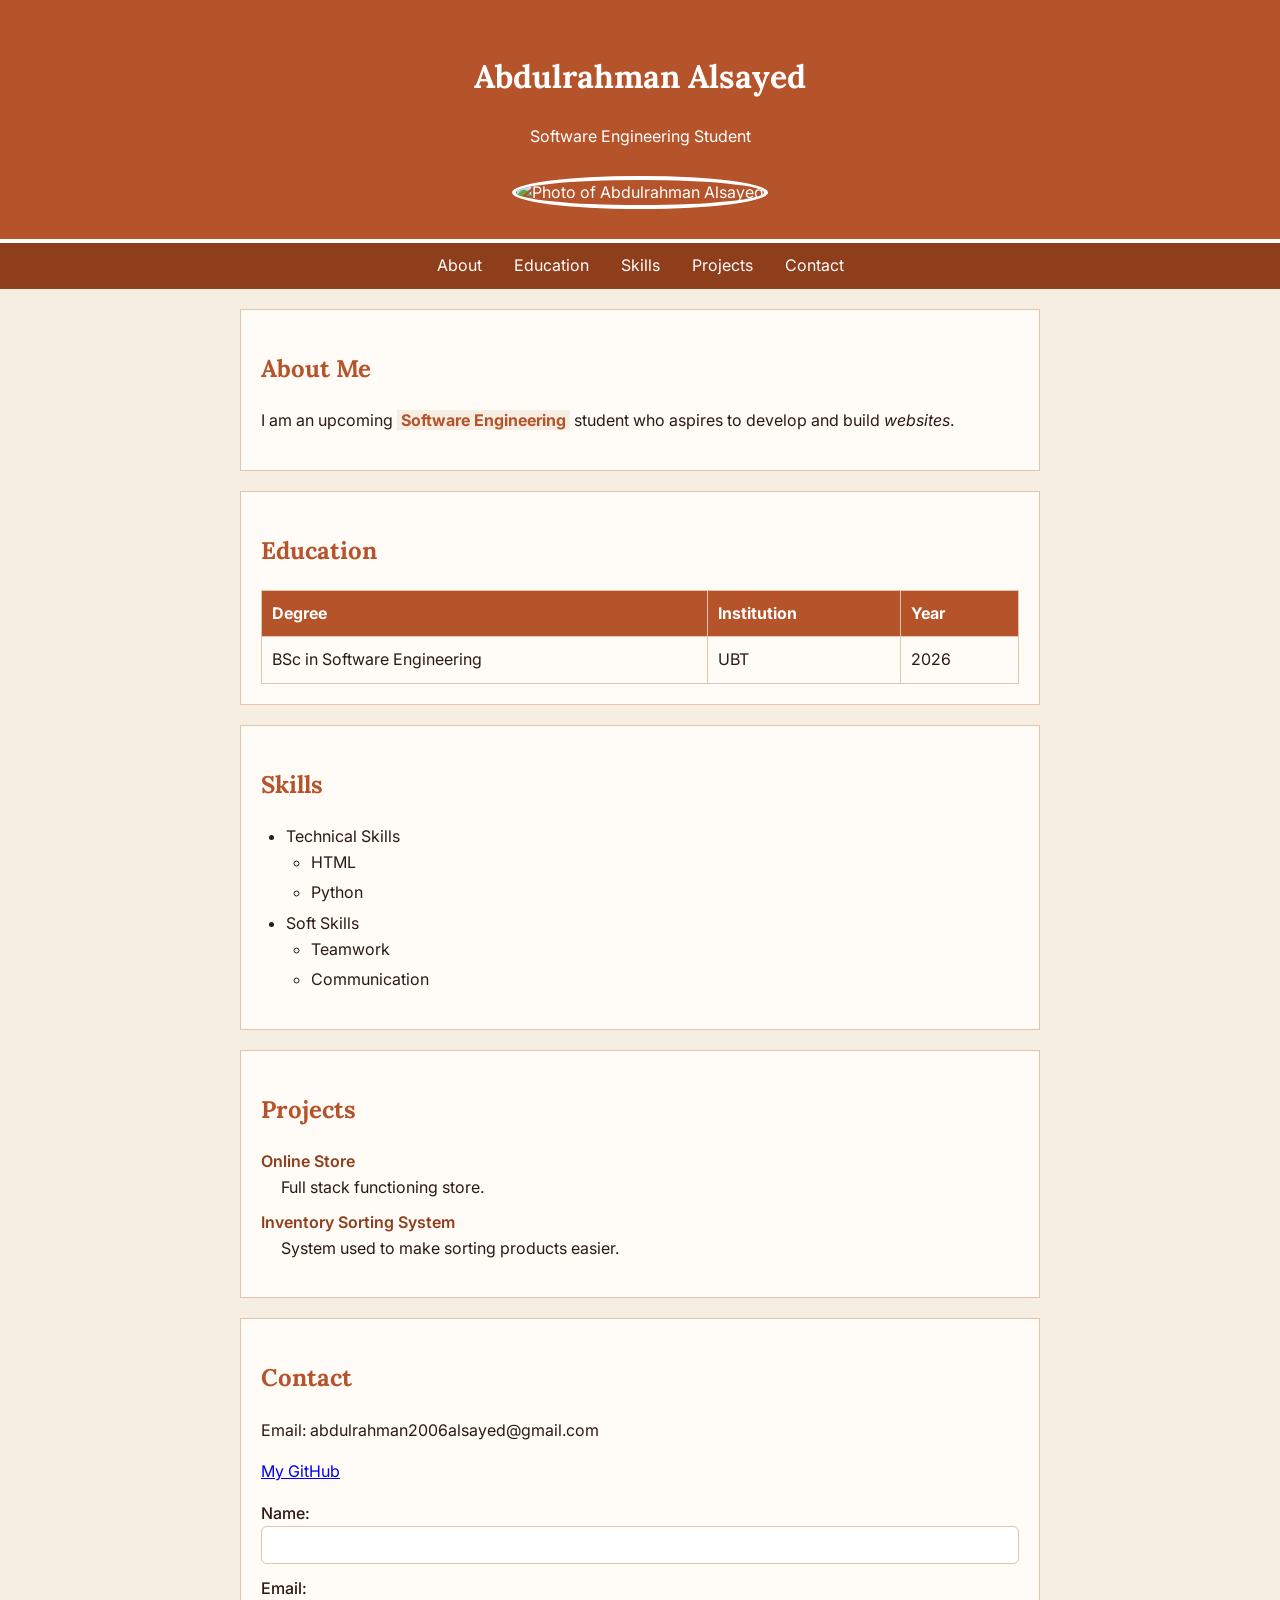
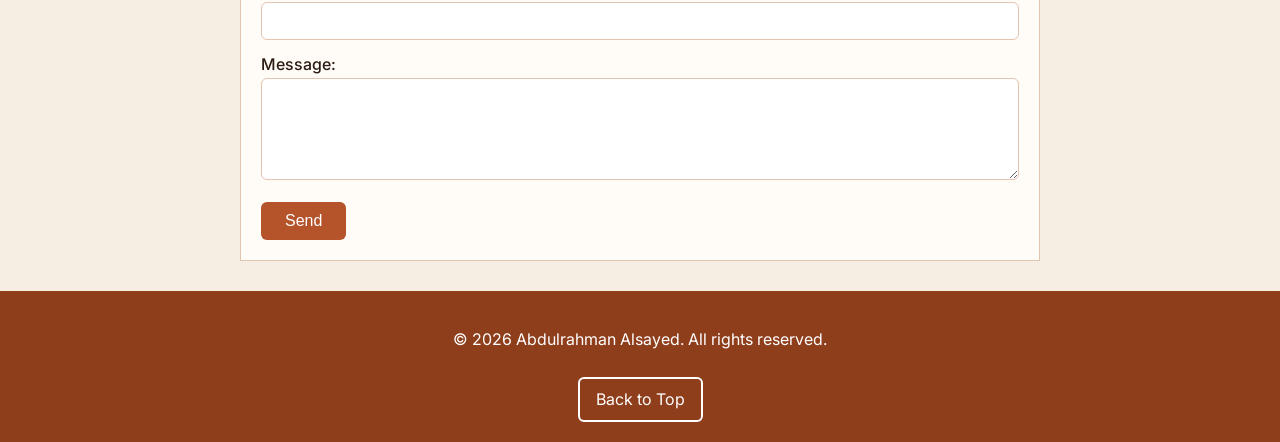
==== index.html @ 87cba052 "Add files via upload" ====
<!DOCTYPE html>
<html lang="en">
<head>
    <meta charset="UTF-8">
    <title>Abdulrahman Alsayed - CV</title>
    <meta name="description" content="Online CV of a software engineering student.">
    <meta name="author" content="Abdulrahman Alsayed">
    <meta name="viewport" content="width=device-width, initial-scale=1">
    <link rel="stylesheet" href="style.css">
</head>
<body>

    <!-- Header -->
    <header>
        <h1 id="top">Abdulrahman Alsayed</h1>
        <p>Software Engineering Student</p>
        <img src="images/photo.jpg" alt="Photo of Abdulrahman Alsayed">
    </header>

    <!-- Navigation -->
    <nav>
        <a href="#about">About</a>
        <a href="#education">Education</a>
        <a href="#skills">Skills</a>
        <a href="#projects">Projects</a>
        <a href="#contact">Contact</a>
    </nav>

    <main>

        <!-- About -->
        <section id="about">
            <h2>About Me</h2>
            <p>I am an upcoming <strong class="highlight">Software Engineering</strong> student who aspires to develop and build <em>websites</em>.</p>
        </section>

        <!-- Education -->
        <section id="education">
            <h2>Education</h2>
            <table>
                <tr>
                    <th>Degree</th>
                    <th>Institution</th>
                    <th>Year</th>
                </tr>
                <tr>
                    <td>BSc in Software Engineering</td>
                    <td>UBT</td>
                    <td>2026</td>
                </tr>
            </table>
        </section>

        <!-- Skills -->
        <section id="skills">
            <h2>Skills</h2>
            <ul>
                <li>Technical Skills
                    <ul>
                        <li>HTML</li>
                        <li>Python</li>
                    </ul>
                </li>
                <li>Soft Skills
                    <ul>
                        <li>Teamwork</li>
                        <li>Communication</li>
                    </ul>
                </li>
            </ul>
        </section>

        <!-- Projects -->
        <section id="projects">
            <h2>Projects</h2>
            <dl>
                <dt>Online Store</dt>
                <dd>Full stack functioning store.</dd>

                <dt>Inventory Sorting System</dt>
                <dd>System used to make sorting products easier.</dd>
            </dl>
        </section>

        <!-- Contact -->
        <section id="contact">
            <h2>Contact</h2>
            <p>Email: abdulrahman2006alsayed@gmail.com</p>
            <p><a href="https://github.com/alsayedlockedin" target="_blank" rel="noopener noreferrer">My GitHub</a></p>

            <form>
                <label for="name">Name:</label>
                <input type="text" id="name" name="name">

                <label for="email">Email:</label>
                <input type="email" id="email" name="email">

                <label for="message">Message:</label>
                <textarea id="message" name="message" rows="5"></textarea>

                <button type="submit">Send</button>
            </form>
        </section>

    </main>

    <!-- Footer -->
    <footer>
        <p>&copy; 2026 Abdulrahman Alsayed. All rights reserved.</p>
        <a href="#top">Back to Top</a>
    </footer>

</body>
</html>
---- style.css ----
@import url('https://fonts.googleapis.com/css2?family=Lora:wght@400;600&family=Inter:wght@400;500&display=swap');

/* ===== Page ===== */
html {
    scroll-behavior: smooth;
}

body {
    margin: 0;
    font-family: 'Inter', Arial, sans-serif;
    background-color: #F6EDE3;
    color: #2B1B12;
    line-height: 1.6;
}

h1, h2 {
    font-family: 'Lora', Georgia, serif;
}

/* ===== Header ===== */
header {
    background-color: #B5532A;
    color: white;
    text-align: center;
    padding: 30px 20px;
    border-bottom: 4px solid white;
}

/* ===== Profile Image ===== */
header img {
    width: 150px;
    height: 150px;
    border-radius: 50%;
    object-fit: cover;
    border: 4px solid white;
    margin-top: 10px;
}

/* ===== Navigation ===== */
nav {
    background-color: #8F3E1C;
    text-align: center;
    padding: 10px;
}

nav a {
    color: white;
    text-decoration: none;
    padding: 8px 14px;
    border-radius: 6px;
    transition: background-color 0.3s;
}

nav a:hover {
    background-color: #B5532A;
}

/* ===== Main Content ===== */
main {
    max-width: 800px;
    margin: 0 auto;
}

/* ===== Sections ===== */
section {
    padding: 20px;
    border: 1px solid #E3C4AE;
    margin: 20px 0;
    background-color: #FFFBF7;
    scroll-margin-top: 15vh;
}

section h2 {
    color: #B5532A;
}

/* ===== Classes ===== */
.highlight {
    color: #B5532A;
    background-color: #F6EDE3;
    padding: 0 4px;
}

/* ===== Table ===== */
table {
    width: 100%;
    border-collapse: collapse;
}

th, td {
    border: 1px solid #E3C4AE;
    padding: 10px;
    text-align: left;
}

th {
    background-color: #B5532A;
    color: white;
}

/* ===== Lists ===== */
ul {
    padding-left: 25px;
}

li {
    margin-bottom: 5px;
}

dt {
    font-weight: 600;
    color: #8F3E1C;
    margin-top: 10px;
}

dd {
    margin-left: 20px;
}

/* ===== Form ===== */
form label {
    display: block;
    margin-top: 12px;
    font-weight: 500;
}

form input,
form textarea {
    width: 100%;
    padding: 10px;
    border: 1px solid #E3C4AE;
    border-radius: 6px;
    font-family: 'Inter', Arial, sans-serif;
    box-sizing: border-box;
}

form button {
    margin-top: 15px;
    padding: 10px 24px;
    background-color: #B5532A;
    color: white;
    border: none;
    border-radius: 6px;
    font-size: 16px;
    cursor: pointer;
    transition: background-color 0.3s;
}

form button:hover {
    background-color: #8F3E1C;
}

/* ===== Footer ===== */
footer {
    background-color: #8F3E1C;
    color: white;
    text-align: center;
    padding: 20px;
    margin-top: 30px;
}

footer a {
    color: white;
    display: inline-block;
    margin-top: 8px;
    padding: 8px 16px;
    border: 2px solid white;
    border-radius: 6px;
    text-decoration: none;
    transition: background-color 0.3s;
}

footer a:hover {
    background-color: #B5532A;
}
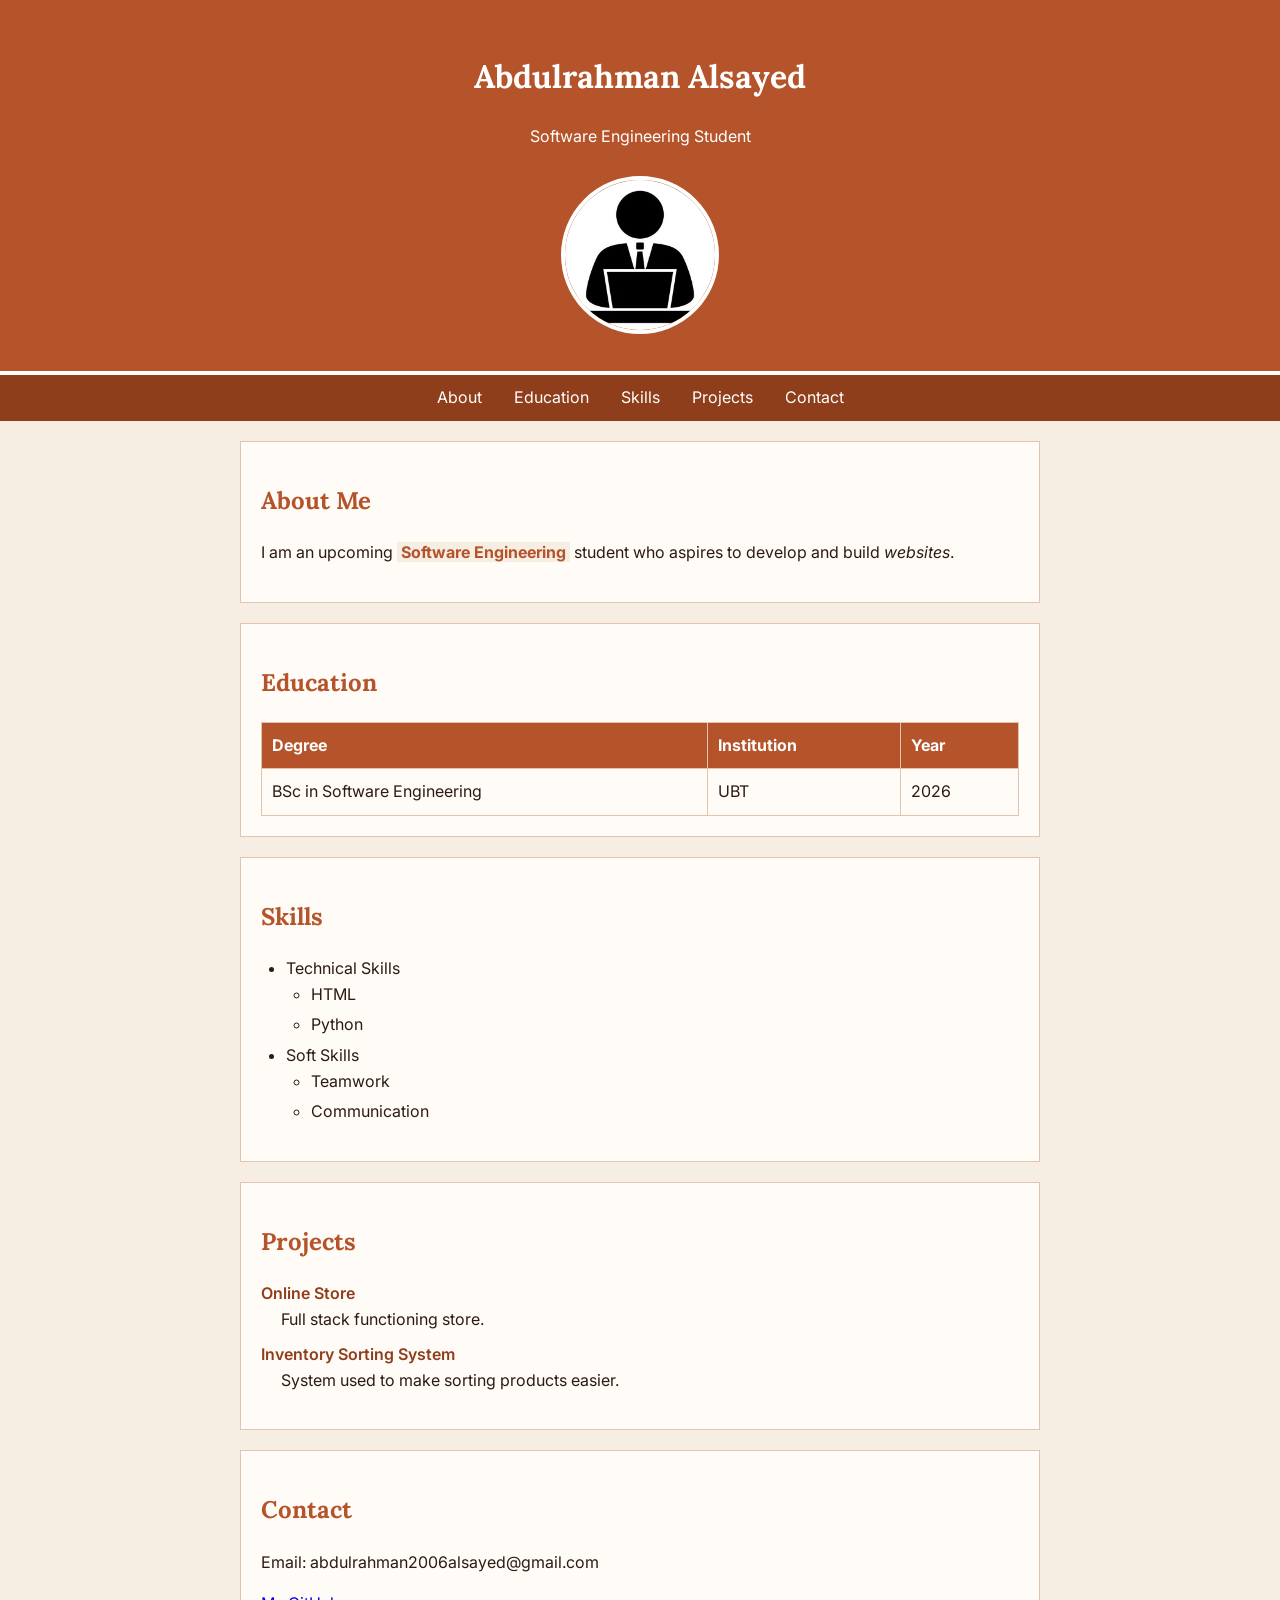
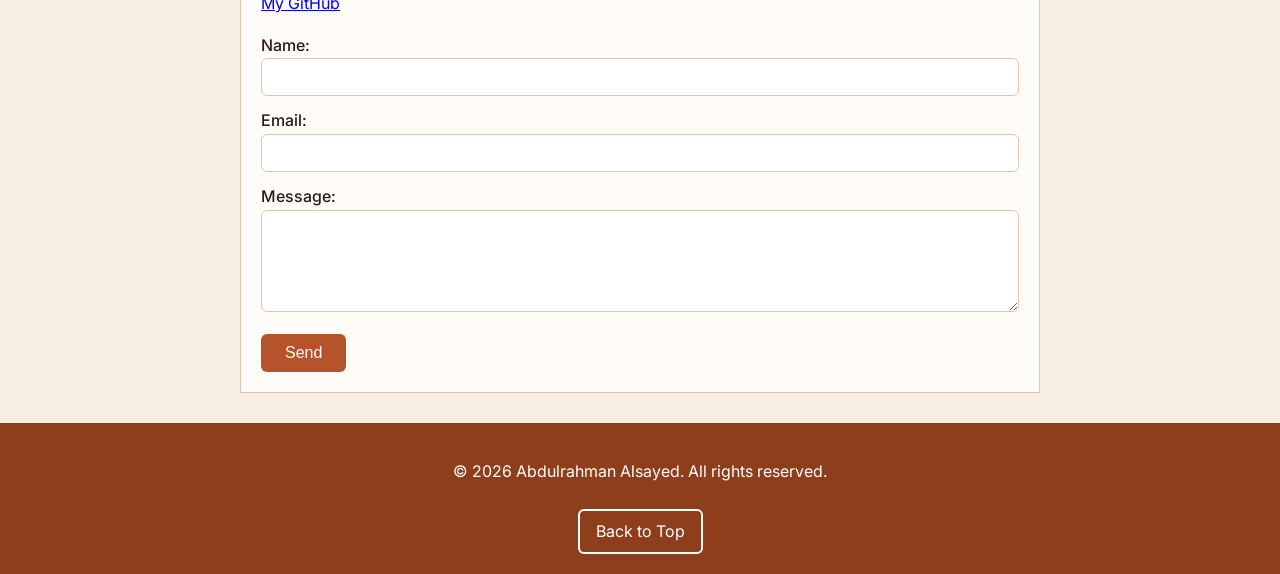
==== commit a476ba0e: "Add files via upload" ====
--- a/index.html
+++ b/index.html
@@ -14,7 +14,7 @@
     <header>
         <h1 id="top">Abdulrahman Alsayed</h1>
         <p>Software Engineering Student</p>
-        <img src="images/photo.jpg" alt="Photo of Abdulrahman Alsayed">
+         <img src="photo.jpg" alt="Photo of Abdulrahman Alsayed">
     </header>
 
     <!-- Navigation -->
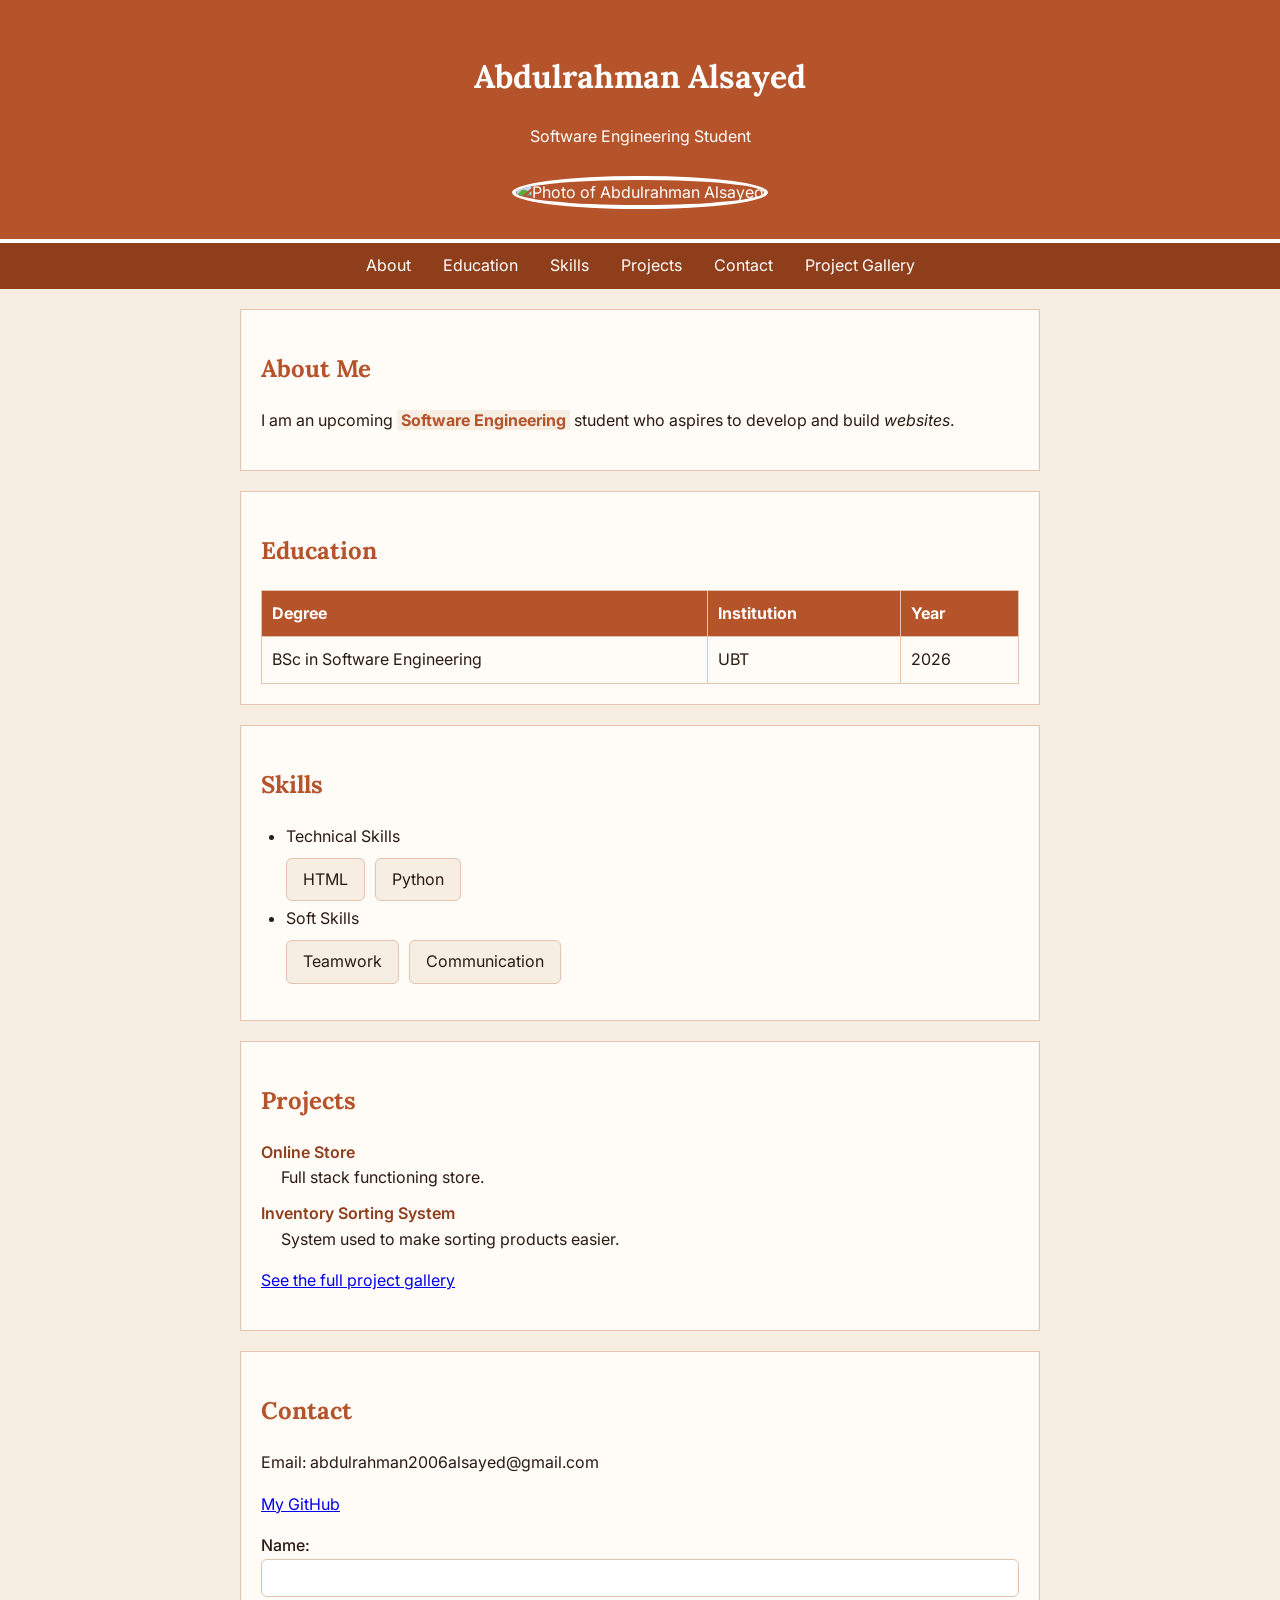
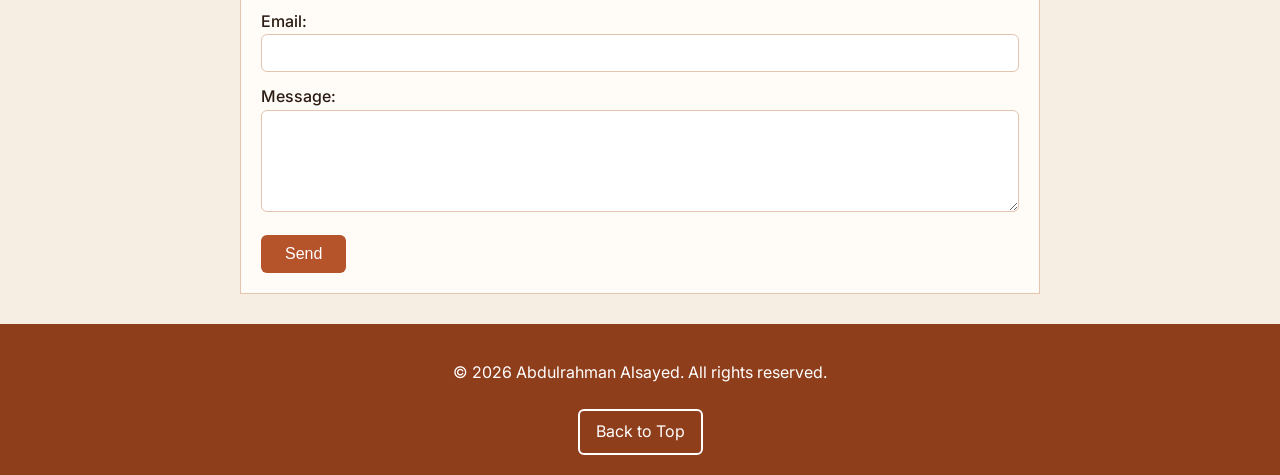
==== commit 2095c20e: "Add files via upload" ====
--- a/index.html
+++ b/index.html
@@ -6,6 +6,7 @@
     <meta name="description" content="Online CV of a software engineering student.">
     <meta name="author" content="Abdulrahman Alsayed">
     <meta name="viewport" content="width=device-width, initial-scale=1">
+    <link rel="icon" href="data:image/svg+xml,%3Csvg%20xmlns='http://www.w3.org/2000/svg'%20viewBox='0%200%20100%20100'%3E%3Ctext%20y='.9em'%20font-size='90'%3E🎾%3C/text%3E%3C/svg%3E">
     <link rel="stylesheet" href="style.css">
 </head>
 <body>
@@ -14,7 +15,7 @@
     <header>
         <h1 id="top">Abdulrahman Alsayed</h1>
         <p>Software Engineering Student</p>
-         <img src="photo.jpg" alt="Photo of Abdulrahman Alsayed">
+        <img src="images/photo.jpg" alt="Photo of Abdulrahman Alsayed">
     </header>
 
     <!-- Navigation -->
@@ -24,6 +25,7 @@
         <a href="#skills">Skills</a>
         <a href="#projects">Projects</a>
         <a href="#contact">Contact</a>
+        <a href="projects.html">Project Gallery</a>
     </nav>
 
     <main>
@@ -80,6 +82,7 @@
                 <dt>Inventory Sorting System</dt>
                 <dd>System used to make sorting products easier.</dd>
             </dl>
+            <p><a href="projects.html">See the full project gallery</a></p>
         </section>
 
         <!-- Contact -->
--- a/style.css
+++ b/style.css
@@ -13,7 +13,7 @@
     line-height: 1.6;
 }
 
-h1, h2 {
+h1, h2, h3 {
     font-family: 'Lora', Georgia, serif;
 }
 
@@ -117,6 +117,48 @@
     margin-left: 20px;
 }
 
+/* ===== Skills (Flexbox) ===== */
+#skills ul ul {
+    display: flex;
+    flex-wrap: wrap;
+    gap: 10px;
+    list-style: none;
+    padding-left: 0;
+    margin-top: 8px;
+}
+
+#skills ul ul li {
+    background-color: #F6EDE3;
+    border: 1px solid #E3C4AE;
+    border-radius: 6px;
+    padding: 8px 16px;
+    margin-bottom: 0;
+}
+
+/* ===== Project Cards (CSS Grid) ===== */
+.project-grid {
+    display: grid;
+    grid-template-columns: repeat(auto-fit, minmax(220px, 1fr));
+    gap: 20px;
+}
+
+.card {
+    background-color: #F6EDE3;
+    border: 1px solid #E3C4AE;
+    border-radius: 8px;
+    padding: 16px;
+    transition: transform 0.3s;
+}
+
+.card:hover {
+    transform: translateY(-4px);
+}
+
+.card h3 {
+    color: #B5532A;
+    margin-top: 0;
+}
+
 /* ===== Form ===== */
 form label {
     display: block;
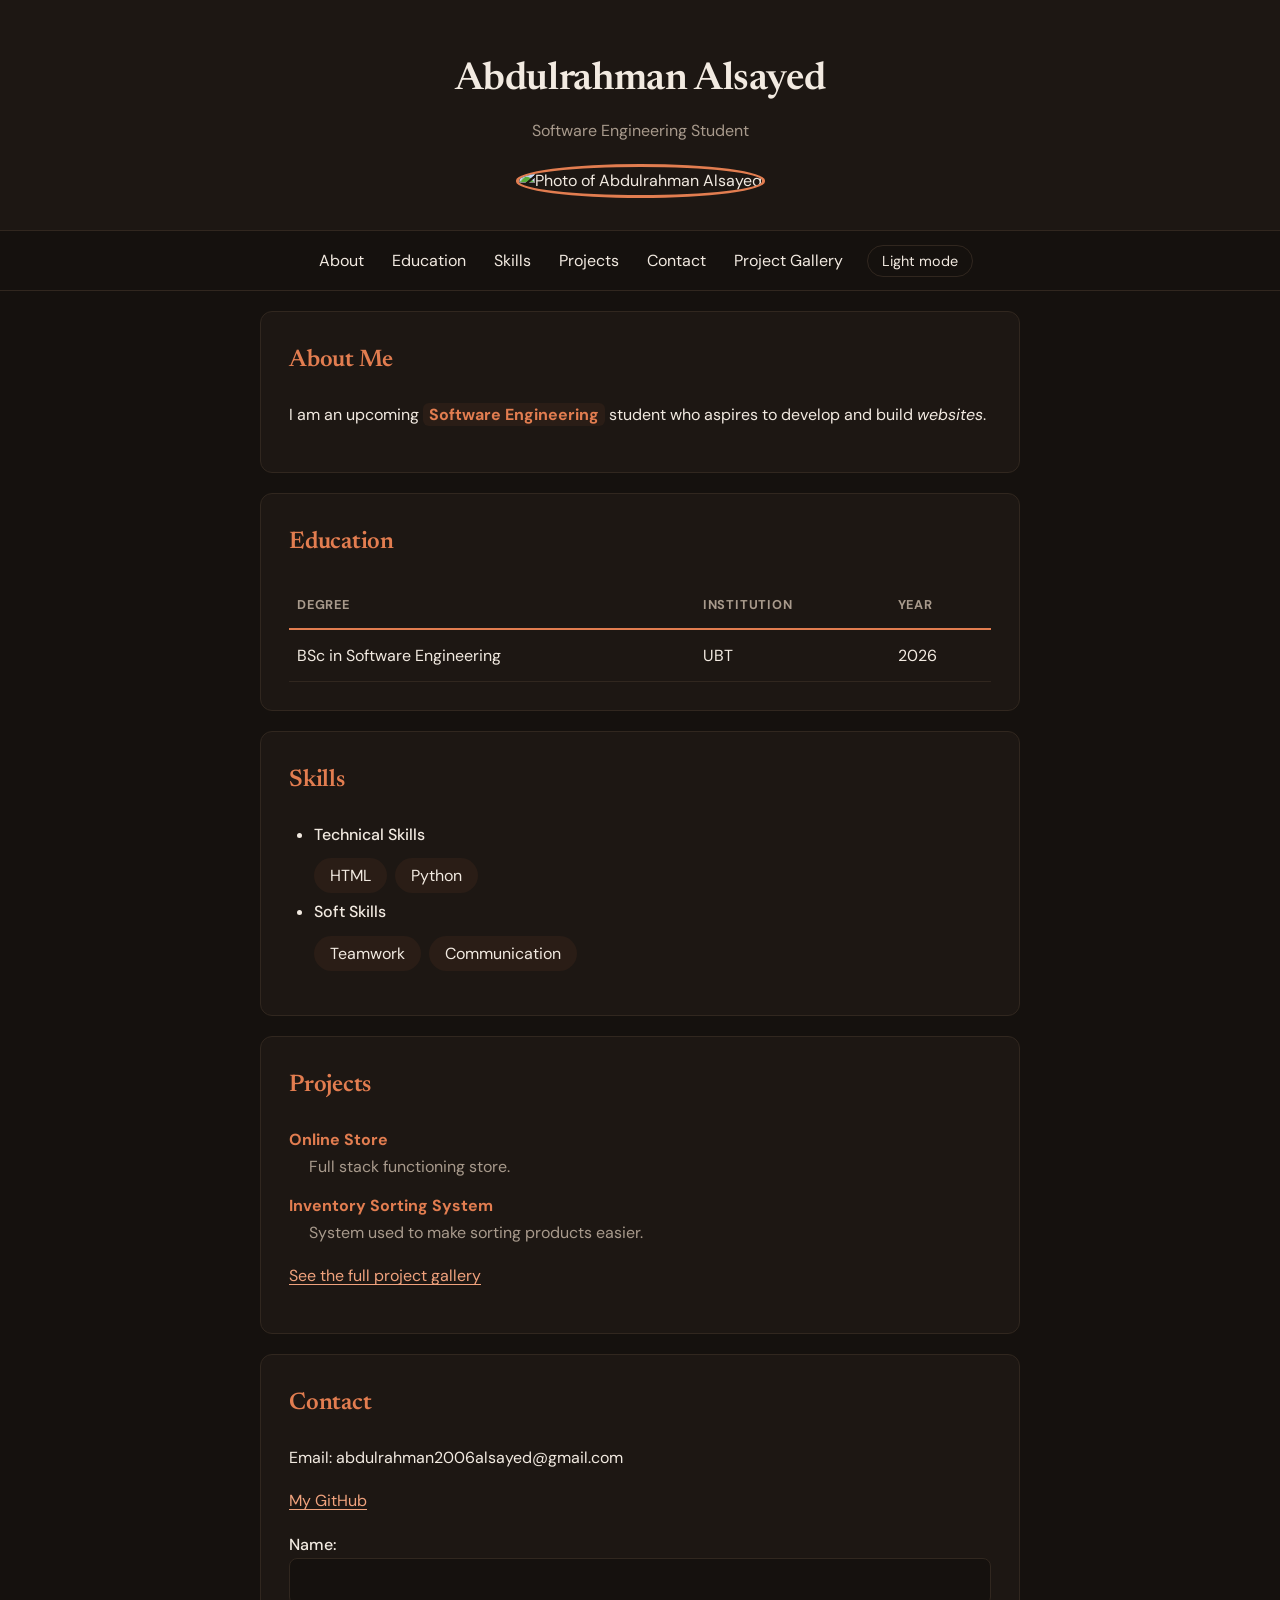
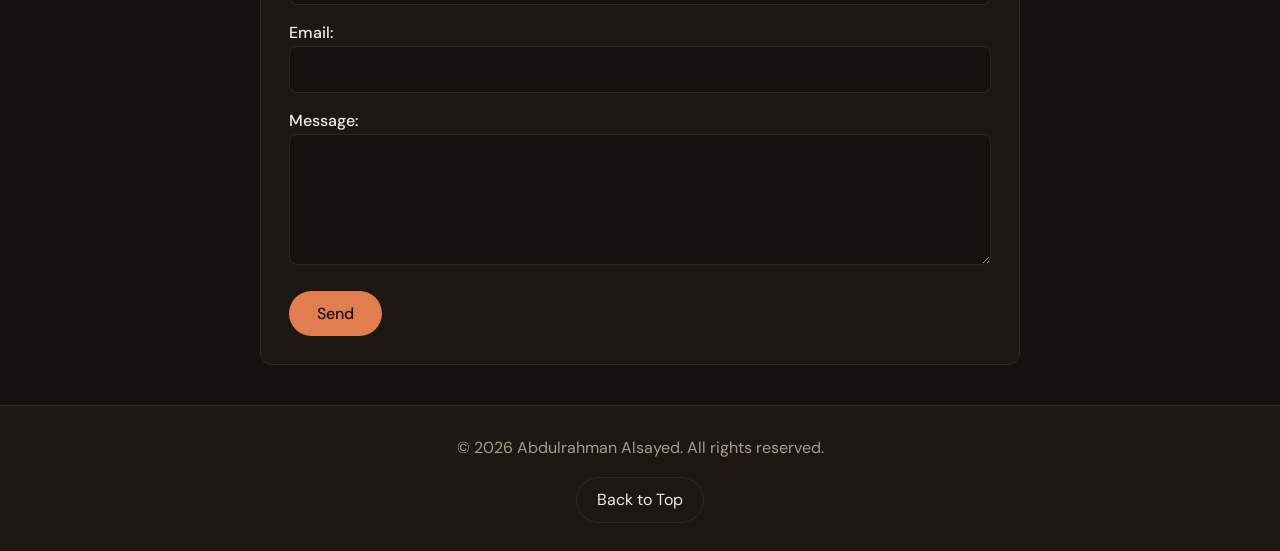
==== commit 567ad2e8: "Add files via upload" ====
--- a/index.html
+++ b/index.html
@@ -7,7 +7,11 @@
     <meta name="author" content="Abdulrahman Alsayed">
     <meta name="viewport" content="width=device-width, initial-scale=1">
     <link rel="icon" href="data:image/svg+xml,%3Csvg%20xmlns='http://www.w3.org/2000/svg'%20viewBox='0%200%20100%20100'%3E%3Ctext%20y='.9em'%20font-size='90'%3E🎾%3C/text%3E%3C/svg%3E">
+    <link rel="preconnect" href="https://fonts.googleapis.com">
+    <link rel="preconnect" href="https://fonts.gstatic.com" crossorigin>
+    <link href="https://fonts.googleapis.com/css2?family=DM+Sans:wght@400;500;700&amp;family=Newsreader:wght@500;600&amp;display=swap" rel="stylesheet">
     <link rel="stylesheet" href="style.css">
+    <script src="script.js"></script>
 </head>
 <body>
 
@@ -26,6 +30,7 @@
         <a href="#projects">Projects</a>
         <a href="#contact">Contact</a>
         <a href="projects.html">Project Gallery</a>
+      <button type="button" id="theme-toggle" class="theme-button" aria-label="Switch between dark and light theme">Light mode</button>
     </nav>
 
     <main>
--- a/style.css
+++ b/style.css
@@ -1,4 +1,30 @@
-@import url('https://fonts.googleapis.com/css2?family=Lora:wght@400;600&family=Inter:wght@400;500&display=swap');
+/* ===== Theme Colors (dark is the default) ===== */
+:root {
+    color-scheme: dark;
+    --bg: #15110E;
+    --surface: #1D1713;
+    --text: #F2EAE1;
+    --muted: #A89A8C;
+    --clay: #E27D50;
+    --clay-dark: #F0A27D;
+    --clay-soft: #2A1D16;
+    --on-clay: #1A0F0A;
+    --line: #31271F;
+}
+
+/* ===== Theme Colors (light overrides) ===== */
+:root[data-theme="light"] {
+    color-scheme: light;
+    --bg: #FBF8F3;
+    --surface: #FFFFFF;
+    --text: #2B1B12;
+    --muted: #7A6558;
+    --clay: #B5532A;
+    --clay-dark: #8F3E1C;
+    --clay-soft: #F7E6DA;
+    --on-clay: #FFFFFF;
+    --line: #E9DDD0;
+}
 
 /* ===== Page ===== */
 html {
@@ -7,78 +33,129 @@
 
 body {
     margin: 0;
-    font-family: 'Inter', Arial, sans-serif;
-    background-color: #F6EDE3;
-    color: #2B1B12;
-    line-height: 1.6;
+    font-family: 'DM Sans', Arial, sans-serif;
+    background-color: var(--bg);
+    color: var(--text);
+    line-height: 1.7;
+    transition: background-color 0.3s, color 0.3s;
 }
 
 h1, h2, h3 {
-    font-family: 'Lora', Georgia, serif;
+    font-family: 'Newsreader', Georgia, serif;
+    font-weight: 600;
+    letter-spacing: -0.01em;
+}
+
+a {
+    color: var(--clay-dark);
+    text-underline-offset: 3px;
 }
 
 /* ===== Header ===== */
 header {
-    background-color: #B5532A;
-    color: white;
+    background-color: var(--surface);
+    color: var(--text);
     text-align: center;
-    padding: 30px 20px;
-    border-bottom: 4px solid white;
+    padding: 48px 20px 32px;
+    border-bottom: 1px solid var(--line);
+    transition: background-color 0.3s;
+}
+
+header h1 {
+    font-size: 2.4rem;
+    margin: 0 0 4px;
+}
+
+header p {
+    margin: 0;
+    color: var(--muted);
 }
 
 /* ===== Profile Image ===== */
 header img {
-    width: 150px;
-    height: 150px;
+    width: 120px;
+    height: 120px;
     border-radius: 50%;
     object-fit: cover;
-    border: 4px solid white;
-    margin-top: 10px;
+    border: 3px solid var(--clay);
+    margin-top: 20px;
 }
 
 /* ===== Navigation ===== */
 nav {
-    background-color: #8F3E1C;
+    position: sticky;
+    top: 0;
+    z-index: 10;
+    background-color: var(--bg);
     text-align: center;
     padding: 10px;
+    border-bottom: 1px solid var(--line);
+    transition: background-color 0.3s;
 }
 
 nav a {
-    color: white;
+    display: inline-block;
+    color: var(--text);
     text-decoration: none;
-    padding: 8px 14px;
+    padding: 6px 12px;
     border-radius: 6px;
-    transition: background-color 0.3s;
+    transition: background-color 0.3s, color 0.3s;
 }
 
 nav a:hover {
-    background-color: #B5532A;
+    background-color: var(--clay-soft);
+    color: var(--clay);
+}
+
+/* ===== Theme Toggle Button ===== */
+.theme-button {
+    margin-left: 8px;
+    padding: 6px 14px;
+    background-color: transparent;
+    color: var(--text);
+    border: 1px solid var(--line);
+    border-radius: 999px;
+    font-family: 'DM Sans', Arial, sans-serif;
+    font-size: 0.9rem;
+    cursor: pointer;
+    transition: border-color 0.3s, color 0.3s;
+}
+
+.theme-button:hover {
+    border-color: var(--clay);
+    color: var(--clay);
 }
 
 /* ===== Main Content ===== */
 main {
-    max-width: 800px;
+    max-width: 760px;
     margin: 0 auto;
+    padding: 0 16px;
 }
 
 /* ===== Sections ===== */
 section {
-    padding: 20px;
-    border: 1px solid #E3C4AE;
+    padding: 28px;
+    border: 1px solid var(--line);
+    border-radius: 12px;
     margin: 20px 0;
-    background-color: #FFFBF7;
-    scroll-margin-top: 15vh;
+    background-color: var(--surface);
+    scroll-margin-top: 70px;
+    transition: background-color 0.3s, border-color 0.3s;
 }
 
 section h2 {
-    color: #B5532A;
+    color: var(--clay);
+    font-size: 1.5rem;
+    margin-top: 0;
 }
 
 /* ===== Classes ===== */
 .highlight {
-    color: #B5532A;
-    background-color: #F6EDE3;
-    padding: 0 4px;
+    color: var(--clay);
+    background-color: var(--clay-soft);
+    padding: 1px 6px;
+    border-radius: 6px;
 }
 
 /* ===== Table ===== */
@@ -88,14 +165,17 @@
 }
 
 th, td {
-    border: 1px solid #E3C4AE;
-    padding: 10px;
+    padding: 12px 8px;
     text-align: left;
+    border-bottom: 1px solid var(--line);
 }
 
 th {
-    background-color: #B5532A;
-    color: white;
+    font-size: 0.8rem;
+    text-transform: uppercase;
+    letter-spacing: 0.06em;
+    color: var(--muted);
+    border-bottom: 2px solid var(--clay);
 }
 
 /* ===== Lists ===== */
@@ -108,110 +188,154 @@
 }
 
 dt {
-    font-weight: 600;
-    color: #8F3E1C;
-    margin-top: 10px;
+    font-weight: 700;
+    color: var(--clay);
+    margin-top: 12px;
 }
 
 dd {
     margin-left: 20px;
+    color: var(--muted);
 }
 
 /* ===== Skills (Flexbox) ===== */
+#skills > ul > li {
+    font-weight: 500;
+}
+
 #skills ul ul {
     display: flex;
     flex-wrap: wrap;
-    gap: 10px;
+    gap: 8px;
     list-style: none;
     padding-left: 0;
-    margin-top: 8px;
+    margin-top: 10px;
 }
 
 #skills ul ul li {
-    background-color: #F6EDE3;
-    border: 1px solid #E3C4AE;
-    border-radius: 6px;
-    padding: 8px 16px;
+    background-color: var(--clay-soft);
+    border-radius: 999px;
+    padding: 4px 16px;
     margin-bottom: 0;
+    font-weight: 400;
 }
 
 /* ===== Project Cards (CSS Grid) ===== */
 .project-grid {
     display: grid;
-    grid-template-columns: repeat(auto-fit, minmax(220px, 1fr));
-    gap: 20px;
+    grid-template-columns: repeat(auto-fit, minmax(210px, 1fr));
+    gap: 16px;
 }
 
 .card {
-    background-color: #F6EDE3;
-    border: 1px solid #E3C4AE;
-    border-radius: 8px;
-    padding: 16px;
-    transition: transform 0.3s;
+    background-color: var(--bg);
+    border: 1px solid var(--line);
+    border-radius: 12px;
+    padding: 18px;
+    transition: border-color 0.3s, transform 0.3s;
 }
 
 .card:hover {
-    transform: translateY(-4px);
+    border-color: var(--clay);
+    transform: translateY(-3px);
 }
 
 .card h3 {
-    color: #B5532A;
+    color: var(--text);
     margin-top: 0;
+}
+
+.card p {
+    color: var(--muted);
+    margin-bottom: 0;
 }
 
 /* ===== Form ===== */
 form label {
     display: block;
-    margin-top: 12px;
+    margin-top: 14px;
     font-weight: 500;
 }
 
 form input,
 form textarea {
     width: 100%;
-    padding: 10px;
-    border: 1px solid #E3C4AE;
-    border-radius: 6px;
-    font-family: 'Inter', Arial, sans-serif;
+    padding: 12px;
+    border: 1px solid var(--line);
+    border-radius: 8px;
+    background-color: var(--bg);
+    color: var(--text);
+    font-family: 'DM Sans', Arial, sans-serif;
+    font-size: 1rem;
     box-sizing: border-box;
 }
 
+form input:focus,
+form textarea:focus {
+    outline: 2px solid var(--clay);
+    border-color: var(--clay);
+}
+
 form button {
-    margin-top: 15px;
-    padding: 10px 24px;
-    background-color: #B5532A;
-    color: white;
+    margin-top: 18px;
+    padding: 12px 28px;
+    background-color: var(--clay);
+    color: var(--on-clay);
     border: none;
-    border-radius: 6px;
-    font-size: 16px;
+    border-radius: 999px;
+    font-family: 'DM Sans', Arial, sans-serif;
+    font-size: 1rem;
+    font-weight: 500;
     cursor: pointer;
-    transition: background-color 0.3s;
+    transition: opacity 0.3s;
 }
 
 form button:hover {
-    background-color: #8F3E1C;
+    opacity: 0.85;
 }
 
 /* ===== Footer ===== */
 footer {
-    background-color: #8F3E1C;
-    color: white;
+    background-color: var(--surface);
+    color: var(--muted);
     text-align: center;
-    padding: 20px;
-    margin-top: 30px;
+    padding: 28px 20px;
+    margin-top: 40px;
+    border-top: 1px solid var(--line);
+    transition: background-color 0.3s;
+}
+
+footer p {
+    margin-top: 0;
 }
 
 footer a {
-    color: white;
     display: inline-block;
-    margin-top: 8px;
-    padding: 8px 16px;
-    border: 2px solid white;
-    border-radius: 6px;
+    color: var(--text);
+    padding: 8px 20px;
+    border: 1px solid var(--line);
+    border-radius: 999px;
     text-decoration: none;
-    transition: background-color 0.3s;
+    transition: border-color 0.3s, color 0.3s;
 }
 
 footer a:hover {
-    background-color: #B5532A;
+    border-color: var(--clay);
+    color: var(--clay);
+}
+
+/* ===== Phone Screens ===== */
+@media (max-width: 600px) {
+    header h1 {
+        font-size: 2rem;
+    }
+
+    nav {
+        position: static;
+    }
+
+    section {
+        padding: 20px;
+        scroll-margin-top: 20px;
+    }
 }
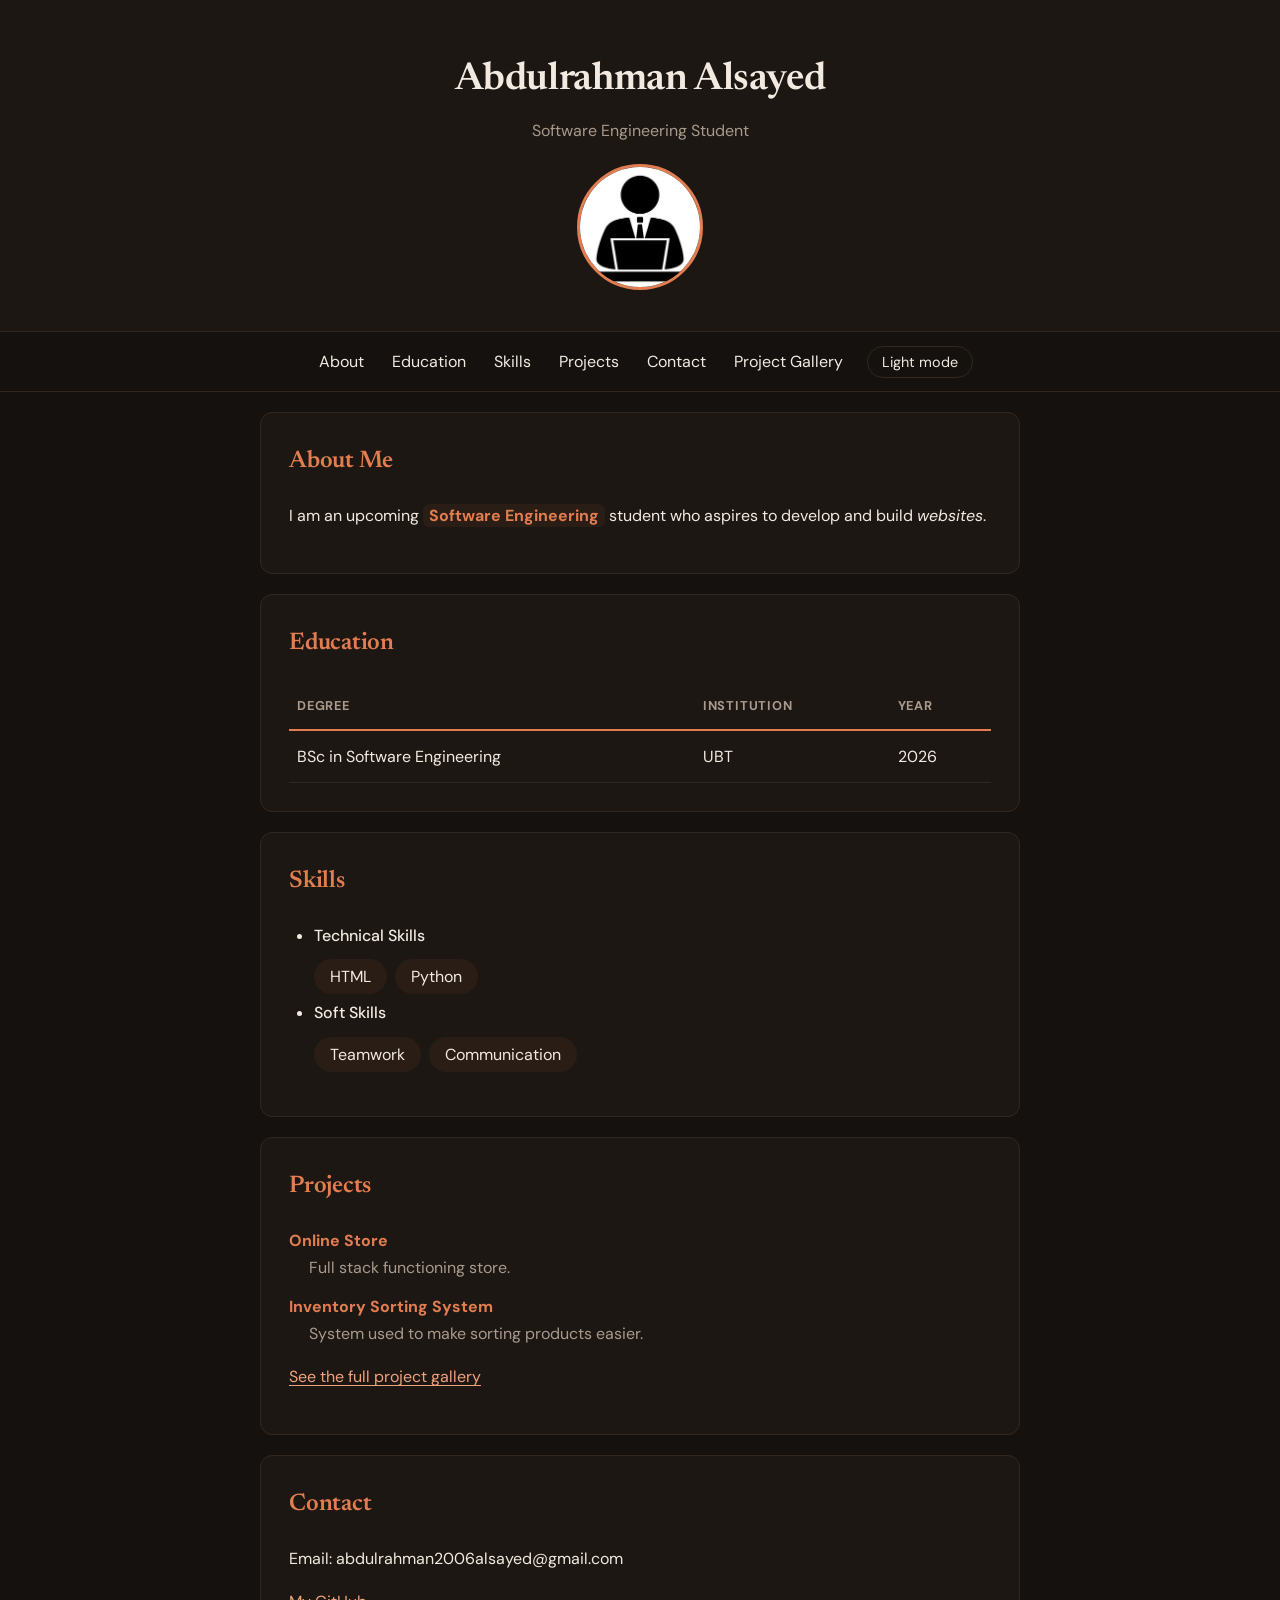
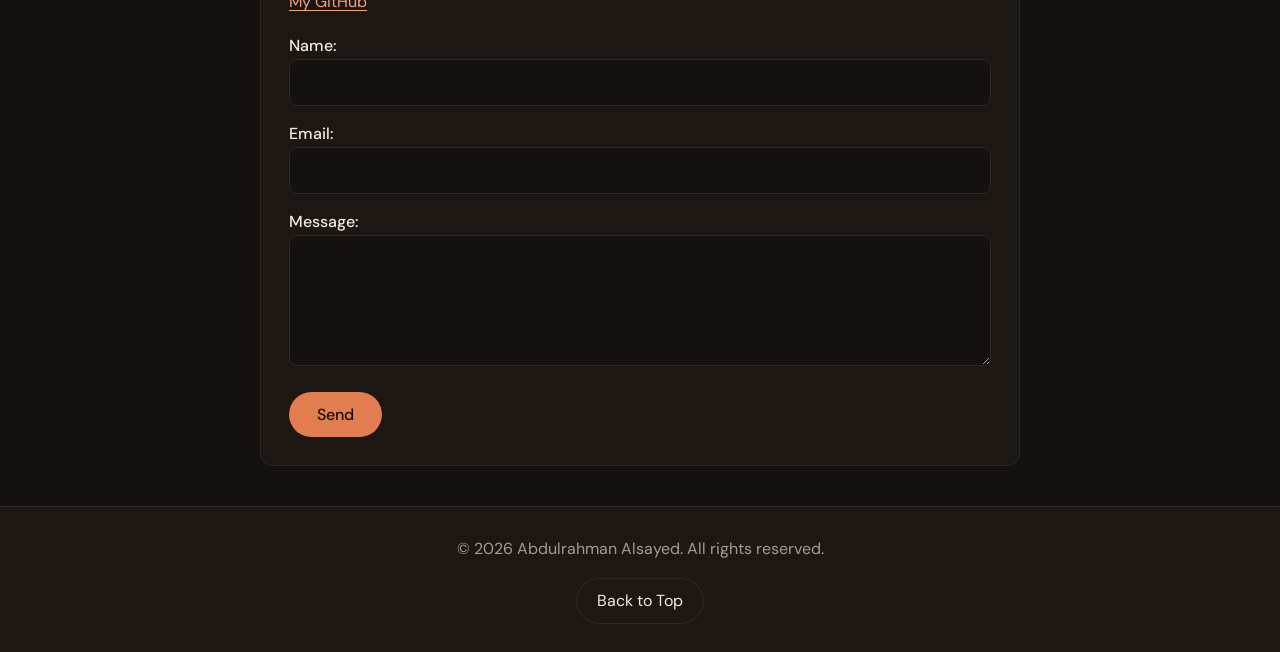
==== commit 5afcabbe: "Add files via upload" ====
--- a/index.html
+++ b/index.html
@@ -19,7 +19,7 @@
     <header>
         <h1 id="top">Abdulrahman Alsayed</h1>
         <p>Software Engineering Student</p>
-        <img src="images/photo.jpg" alt="Photo of Abdulrahman Alsayed">
+        <img src="photo.jpg" alt="Photo of Abdulrahman Alsayed">
     </header>
 
     <!-- Navigation -->
